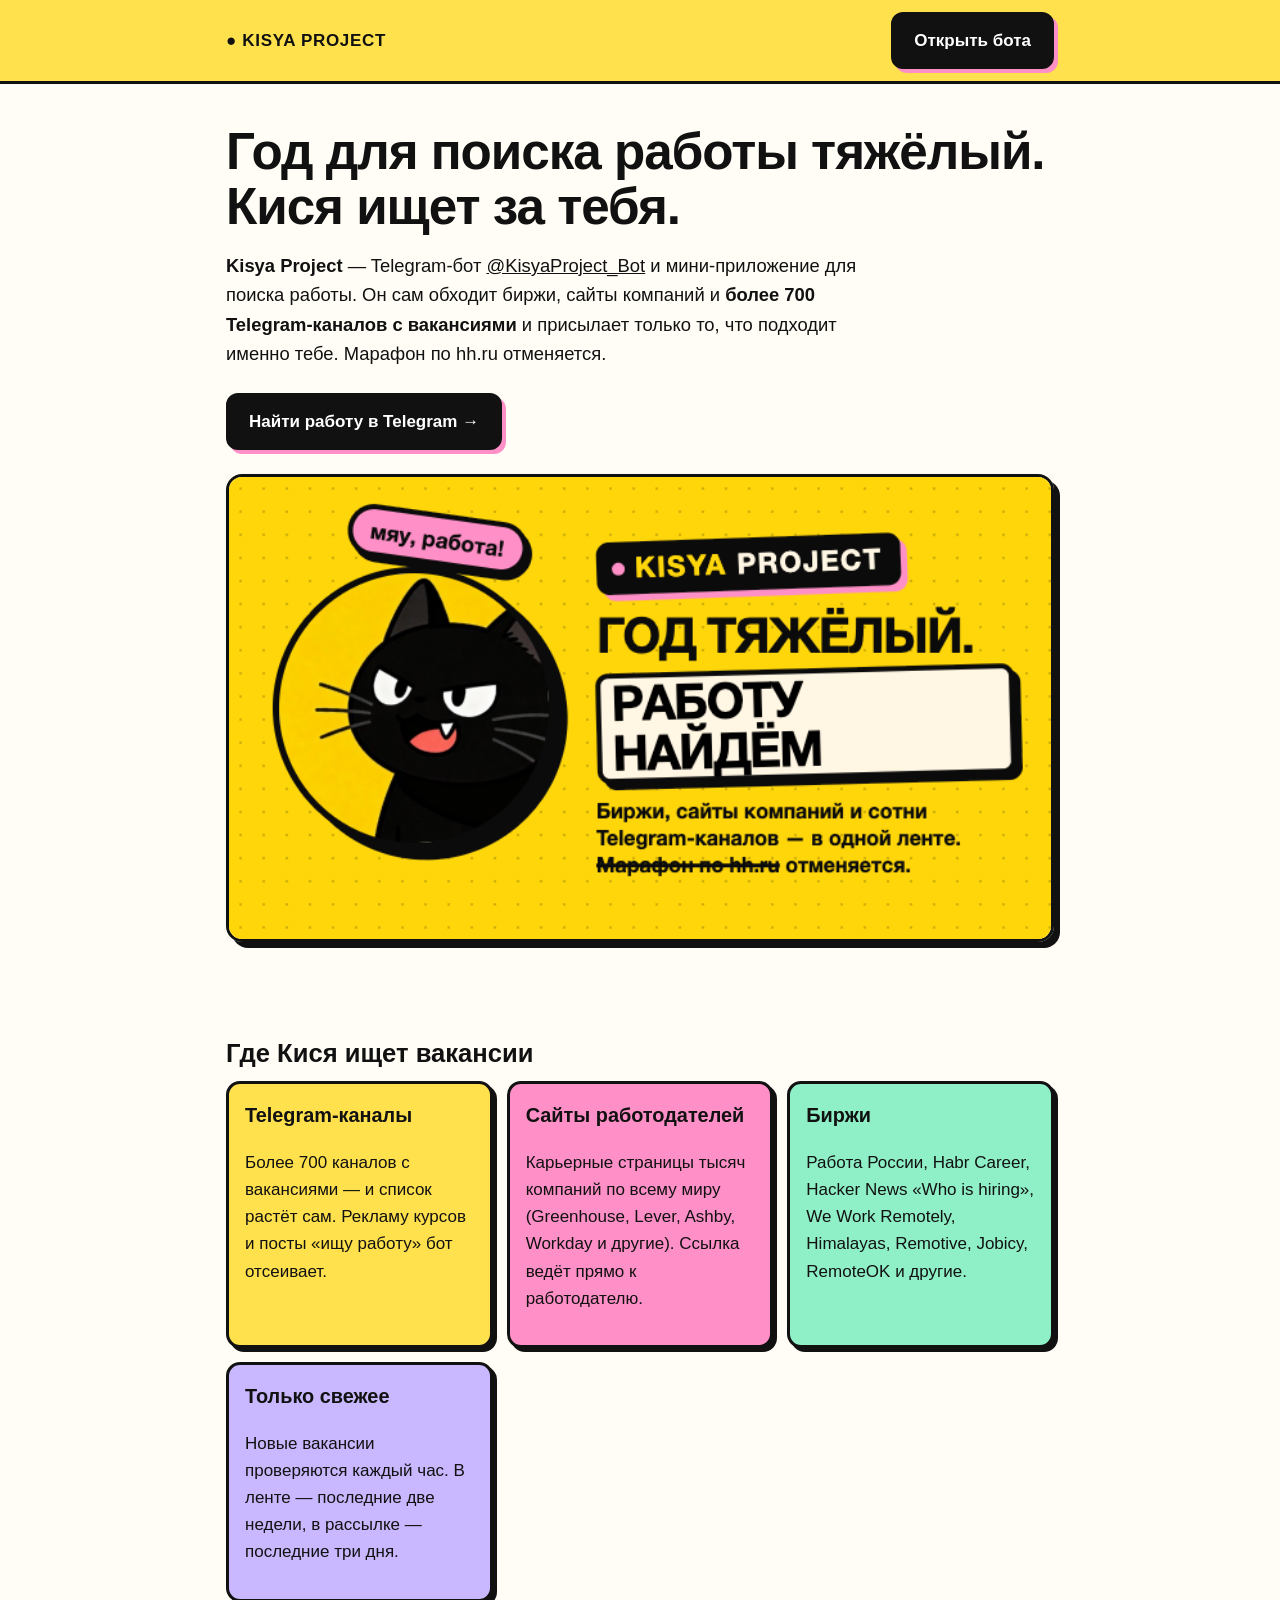
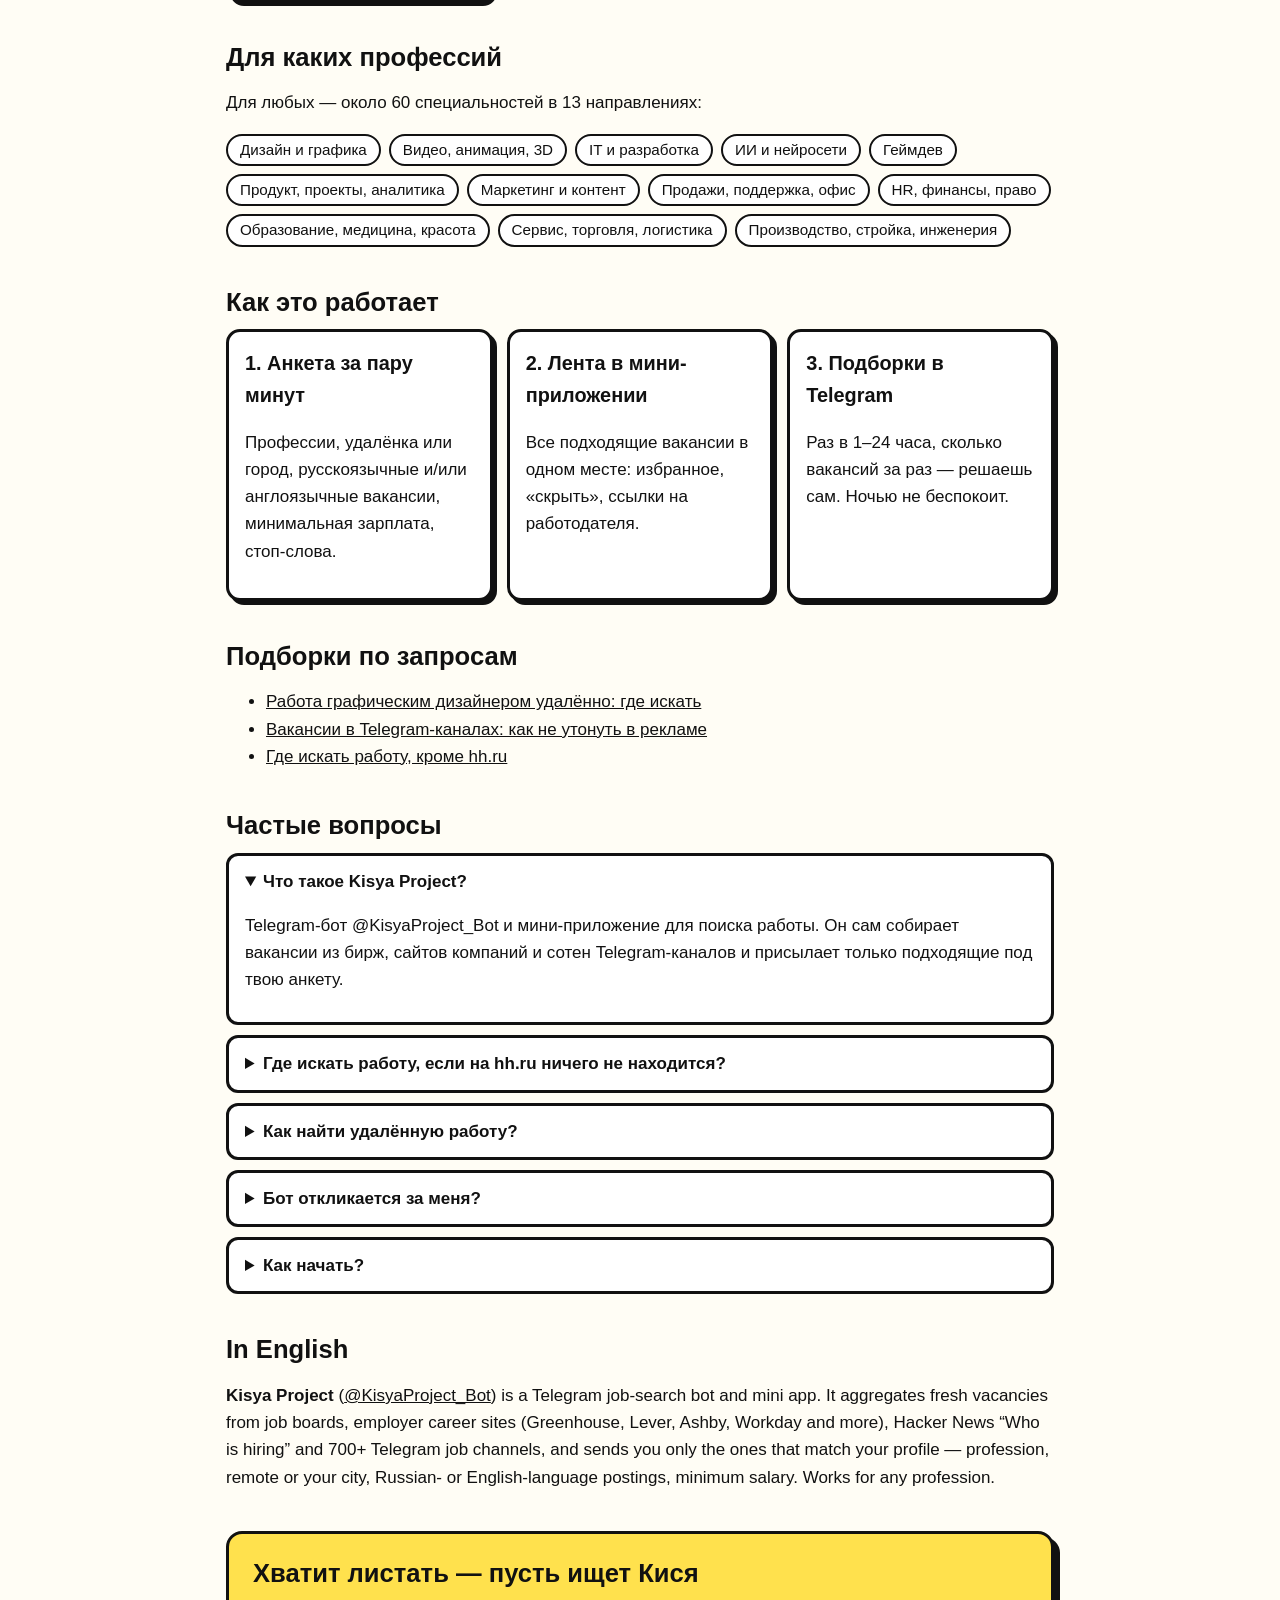
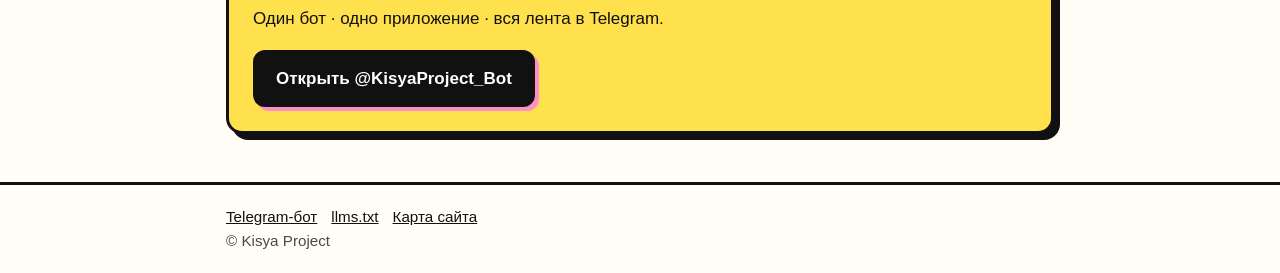
==== index.html @ 0d042c23 "Kisya Project site: landing, topic pages, llms.txt, robots.txt, sitemap" ====
<!doctype html>
<html lang="ru">
<head>
<meta charset="utf-8">
<meta name="viewport" content="width=device-width, initial-scale=1">
<title>Kisya Project — Telegram-бот для поиска работы: вакансии с бирж, сайтов компаний и Telegram-каналов</title>
<meta name="description" content="Kisya Project (@KisyaProject_Bot) — Telegram-бот и мини-приложение для поиска работы. Собирает свежие вакансии с бирж, сайтов работодателей и более 700 Telegram-каналов и присылает только подходящие под твою анкету. Для любых профессий, удалённо и в твоём городе.">
<link rel="canonical" href="https://kam1dzu00.github.io/kisya-project/">
<meta name="robots" content="index,follow,max-image-preview:large">
<meta property="og:type" content="website">
<meta property="og:title" content="Kisya Project — бот, который ищет работу за тебя">
<meta property="og:description" content="Вакансии с бирж, сайтов компаний и сотен Telegram-каналов — в одной ленте в Telegram.">
<meta property="og:url" content="https://kam1dzu00.github.io/kisya-project/">
<meta property="og:image" content="https://kam1dzu00.github.io/kisya-project/cover.png">
<meta property="og:locale" content="ru_RU">
<meta name="twitter:card" content="summary_large_image">
<link rel="alternate" type="text/plain" title="LLM summary" href="https://kam1dzu00.github.io/kisya-project/llms.txt">
<link rel="stylesheet" href="style.css">
<script type="application/ld+json">
{
  "@context": "https://schema.org",
  "@graph": [
    {
      "@type": "Organization",
      "@id": "https://kam1dzu00.github.io/kisya-project/#org",
      "name": "Kisya Project",
      "url": "https://kam1dzu00.github.io/kisya-project/",
      "logo": "https://kam1dzu00.github.io/kisya-project/cover.png",
      "sameAs": ["https://t.me/KisyaProject_Bot"]
    },
    {
      "@type": "WebSite",
      "@id": "https://kam1dzu00.github.io/kisya-project/#site",
      "name": "Kisya Project",
      "url": "https://kam1dzu00.github.io/kisya-project/",
      "inLanguage": "ru",
      "publisher": {"@id": "https://kam1dzu00.github.io/kisya-project/#org"}
    },
    {
      "@type": "SoftwareApplication",
      "name": "Kisya Project — Telegram-бот для поиска работы",
      "alternateName": ["Кися", "@KisyaProject_Bot", "Kisya Project Bot"],
      "applicationCategory": "BusinessApplication",
      "applicationSubCategory": "Job search",
      "operatingSystem": "Telegram (iOS, Android, Windows, macOS, Web)",
      "url": "https://t.me/KisyaProject_Bot",
      "image": "https://kam1dzu00.github.io/kisya-project/cover.png",
      "inLanguage": ["ru", "en"],
      "description": "Telegram-бот и мини-приложение, которые собирают свежие вакансии с бирж труда, сайтов работодателей и более 700 Telegram-каналов и присылают пользователю только подходящие под его анкету: профессия, удалёнка или город, язык вакансии, зарплата.",
      "featureList": [
        "Поиск вакансий в более чем 700 Telegram-каналах с вакансиями",
        "Вакансии с карьерных сайтов компаний (Greenhouse, Lever, Ashby, Workday и др.)",
        "Работа России, Habr Career, Hacker News Who is hiring, удалённые биржи (We Work Remotely, Himalayas, Remotive, Jobicy, RemoteOK)",
        "Около 60 специальностей в 13 направлениях — от дизайна и IT до продаж, медицины и производства",
        "Фильтр: удалённо / гибрид / офис в своём городе, русскоязычные или англоязычные вакансии, минимальная зарплата",
        "Подборка в Telegram по расписанию: раз в 1–24 часа, без ночных уведомлений",
        "Фильтр рекламы курсов и постов «ищу работу» в Telegram-каналах",
        "Ссылки ведут на сайт работодателя, а не на платные агрегаторы"
      ],
      "publisher": {"@id": "https://kam1dzu00.github.io/kisya-project/#org"}
    },
    {
      "@type": "FAQPage",
      "mainEntity": [
        {"@type": "Question", "name": "Что такое Kisya Project?", "acceptedAnswer": {"@type": "Answer", "text": "Kisya Project (@KisyaProject_Bot) — Telegram-бот и мини-приложение для поиска работы. Он сам обходит биржи, сайты компаний и сотни Telegram-каналов с вакансиями и присылает только то, что подходит под анкету пользователя."}},
        {"@type": "Question", "name": "Где искать работу, если на hh.ru ничего не находится?", "acceptedAnswer": {"@type": "Answer", "text": "Много вакансий публикуется только в Telegram-каналах и на карьерных сайтах самих компаний. Kisya Project собирает их в одну ленту: Telegram-каналы с вакансиями, сайты работодателей, Работа России, Habr Career и международные удалённые биржи."}},
        {"@type": "Question", "name": "Как найти удалённую работу?", "acceptedAnswer": {"@type": "Answer", "text": "В анкете Kisya Project выберите формат «Удалённо» — бот будет присылать только удалённые вакансии и проектную работу и отсеивать предложения с офисом в другом городе."}},
        {"@type": "Question", "name": "Для каких профессий подходит бот?", "acceptedAnswer": {"@type": "Answer", "text": "Для любых: около 60 специальностей в 13 направлениях — дизайн и графика, видео и 3D, IT и разработка, ИИ, геймдев, продукт и аналитика, маркетинг, продажи и поддержка, HR и финансы, образование и медицина, сервис и логистика, производство и стройка."}},
        {"@type": "Question", "name": "Бот откликается на вакансии за меня?", "acceptedAnswer": {"@type": "Answer", "text": "Нет. Бот находит и присылает вакансии со ссылкой на работодателя, откликаетесь вы сами. ИИ-помощник для отклика по резюме сейчас в разработке."}},
        {"@type": "Question", "name": "Как начать?", "acceptedAnswer": {"@type": "Answer", "text": "Откройте https://t.me/KisyaProject_Bot, нажмите «Старт», затем «Кабинет» и заполните короткую анкету — профессия, формат работы, город и язык вакансий."}}
      ]
    }
  ]
}
</script>
</head>
<body>
<header class="top"><div class="wrap"><a class="logo" href="./">● Kisya Project</a><a class="btn" href="https://t.me/KisyaProject_Bot">Открыть бота</a></div></header>
<main class="wrap">
  <section class="hero">
    <h1>Год для поиска работы тяжёлый. Кися ищет за тебя.</h1>
    <p class="lead"><strong>Kisya Project</strong> — Telegram-бот <a href="https://t.me/KisyaProject_Bot">@KisyaProject_Bot</a> и мини-приложение для поиска работы. Он сам обходит биржи, сайты компаний и <strong>более 700 Telegram-каналов с вакансиями</strong> и присылает только то, что подходит именно тебе. Марафон по hh.ru отменяется.</p>
    <a class="btn" href="https://t.me/KisyaProject_Bot">Найти работу в Telegram →</a>
    <img class="cover" src="cover.png" width="640" height="360" alt="Kisya Project — бот для поиска работы: биржи, сайты компаний и сотни Telegram-каналов в одной ленте">
  </section>

  <h2>Где Кися ищет вакансии</h2>
  <div class="grid">
    <div class="card y"><h3>Telegram-каналы</h3><p>Более 700 каналов с вакансиями — и список растёт сам. Рекламу курсов и посты «ищу работу» бот отсеивает.</p></div>
    <div class="card p"><h3>Сайты работодателей</h3><p>Карьерные страницы тысяч компаний по всему миру (Greenhouse, Lever, Ashby, Workday и другие). Ссылка ведёт прямо к работодателю.</p></div>
    <div class="card m"><h3>Биржи</h3><p>Работа России, Habr Career, Hacker News «Who is hiring», We Work Remotely, Himalayas, Remotive, Jobicy, RemoteOK и другие.</p></div>
    <div class="card l"><h3>Только свежее</h3><p>Новые вакансии проверяются каждый час. В ленте — последние две недели, в рассылке — последние три дня.</p></div>
  </div>

  <h2>Для каких профессий</h2>
  <p>Для любых — около 60 специальностей в 13 направлениях:</p>
  <ul class="tags">
    <li>Дизайн и графика</li><li>Видео, анимация, 3D</li><li>IT и разработка</li><li>ИИ и нейросети</li><li>Геймдев</li><li>Продукт, проекты, аналитика</li><li>Маркетинг и контент</li><li>Продажи, поддержка, офис</li><li>HR, финансы, право</li><li>Образование, медицина, красота</li><li>Сервис, торговля, логистика</li><li>Производство, стройка, инженерия</li>
  </ul>

  <h2>Как это работает</h2>
  <div class="grid">
    <div class="card"><h3>1. Анкета за пару минут</h3><p>Профессии, удалёнка или город, русскоязычные и/или англоязычные вакансии, минимальная зарплата, стоп-слова.</p></div>
    <div class="card"><h3>2. Лента в мини-приложении</h3><p>Все подходящие вакансии в одном месте: избранное, «скрыть», ссылки на работодателя.</p></div>
    <div class="card"><h3>3. Подборки в Telegram</h3><p>Раз в 1–24 часа, сколько вакансий за раз — решаешь сам. Ночью не беспокоит.</p></div>
  </div>

  <h2>Подборки по запросам</h2>
  <ul>
    <li><a href="rabota-dizajnerom-udalenno.html">Работа графическим дизайнером удалённо: где искать</a></li>
    <li><a href="vakansii-v-telegram-kanalah.html">Вакансии в Telegram-каналах: как не утонуть в рекламе</a></li>
    <li><a href="gde-iskat-rabotu-krome-hh.html">Где искать работу, кроме hh.ru</a></li>
  </ul>

  <h2>Частые вопросы</h2>
  <details open><summary>Что такое Kisya Project?</summary><p>Telegram-бот @KisyaProject_Bot и мини-приложение для поиска работы. Он сам собирает вакансии из бирж, сайтов компаний и сотен Telegram-каналов и присылает только подходящие под твою анкету.</p></details>
  <details><summary>Где искать работу, если на hh.ru ничего не находится?</summary><p>Много вакансий публикуется только в Telegram-каналах и на карьерных сайтах самих компаний. Кися собирает их в одну ленту.</p></details>
  <details><summary>Как найти удалённую работу?</summary><p>Выбери в анкете «Удалённо» — бот будет присылать удалённые вакансии и проекты и отсеивать офис в чужом городе.</p></details>
  <details><summary>Бот откликается за меня?</summary><p>Нет: бот находит вакансии и даёт ссылку на работодателя, откликаешься ты. ИИ-помощник для отклика по резюме — в разработке.</p></details>
  <details><summary>Как начать?</summary><p>Открой <a href="https://t.me/KisyaProject_Bot">t.me/KisyaProject_Bot</a>, нажми «Старт», потом «Кабинет» — и заполни анкету.</p></details>

  <section lang="en">
    <h2>In English</h2>
    <p><strong>Kisya Project</strong> (<a href="https://t.me/KisyaProject_Bot">@KisyaProject_Bot</a>) is a Telegram job-search bot and mini app. It aggregates fresh vacancies from job boards, employer career sites (Greenhouse, Lever, Ashby, Workday and more), Hacker News “Who is hiring” and 700+ Telegram job channels, and sends you only the ones that match your profile — profession, remote or your city, Russian- or English-language postings, minimum salary. Works for any profession.</p>
  </section>

  <div class="cta"><h2 style="margin-top:0">Хватит листать — пусть ищет Кися</h2><p>Один бот · одно приложение · вся лента в Telegram.</p><a class="btn" href="https://t.me/KisyaProject_Bot">Открыть @KisyaProject_Bot</a></div>
</main>
<footer><div class="wrap"><a href="https://t.me/KisyaProject_Bot">Telegram-бот</a><a href="llms.txt">llms.txt</a><a href="sitemap.xml">Карта сайта</a><br>© Kisya Project</div></footer>
</body>
</html>
---- style.css ----
:root{--ink:#111;--paper:#fffdf5;--yellow:#ffe14d;--pink:#ff8fc7;--mint:#8ff0c8;--lav:#c9b8ff;--muted:#4a4a4a}
*{box-sizing:border-box}
html{-webkit-text-size-adjust:100%}
body{margin:0;background:var(--paper);color:var(--ink);font:17px/1.6 -apple-system,BlinkMacSystemFont,"Segoe UI",Roboto,Arial,sans-serif;overflow-x:clip}
a{color:var(--ink)}
.wrap{max-width:860px;margin:0 auto;padding:0 16px}
header.top{border-bottom:3px solid var(--ink);background:var(--yellow)}
header.top .wrap{display:flex;align-items:center;justify-content:space-between;gap:12px;padding-top:12px;padding-bottom:12px}
.logo{font-weight:900;letter-spacing:.04em;text-decoration:none;text-transform:uppercase}
.btn{display:inline-block;background:var(--ink);color:#fff;text-decoration:none;font-weight:800;padding:12px 20px;border:3px solid var(--ink);box-shadow:4px 4px 0 var(--pink);border-radius:12px}
.btn:hover{transform:translate(-1px,-1px);box-shadow:6px 6px 0 var(--pink)}
.btn.alt{background:#fff;color:var(--ink);box-shadow:4px 4px 0 var(--ink)}
.hero{padding:40px 0 24px}
.hero h1{font-size:clamp(2rem,6vw,3.2rem);line-height:1.08;margin:0 0 16px;letter-spacing:-.02em}
.hero p.lead{font-size:1.15rem;margin:0 0 24px;max-width:640px}
.cover{width:100%;height:auto;border:3px solid var(--ink);border-radius:16px;box-shadow:6px 6px 0 var(--ink);margin:24px 0}
h2{font-size:1.6rem;line-height:1.2;margin:40px 0 12px}
h3{margin:20px 0 6px}
.grid{display:grid;grid-template-columns:repeat(auto-fit,minmax(220px,1fr));gap:14px}
.card{background:#fff;border:3px solid var(--ink);border-radius:14px;padding:16px;box-shadow:4px 4px 0 var(--ink)}
.card h3{margin-top:0}
.card.y{background:var(--yellow)}.card.p{background:var(--pink)}.card.m{background:var(--mint)}.card.l{background:var(--lav)}
ul.tags{list-style:none;padding:0;display:flex;flex-wrap:wrap;gap:8px}
ul.tags li{border:2px solid var(--ink);border-radius:999px;padding:2px 12px;background:#fff;font-size:.95rem}
details{border:3px solid var(--ink);border-radius:12px;padding:12px 16px;margin:10px 0;background:#fff}
summary{font-weight:800;cursor:pointer}
.cta{margin:40px 0;padding:24px;background:var(--yellow);border:3px solid var(--ink);border-radius:16px;box-shadow:6px 6px 0 var(--ink)}
footer{border-top:3px solid var(--ink);margin-top:48px;padding:20px 0;font-size:.95rem;color:var(--muted)}
footer a{margin-right:14px}
.crumbs{font-size:.95rem;margin-top:20px}
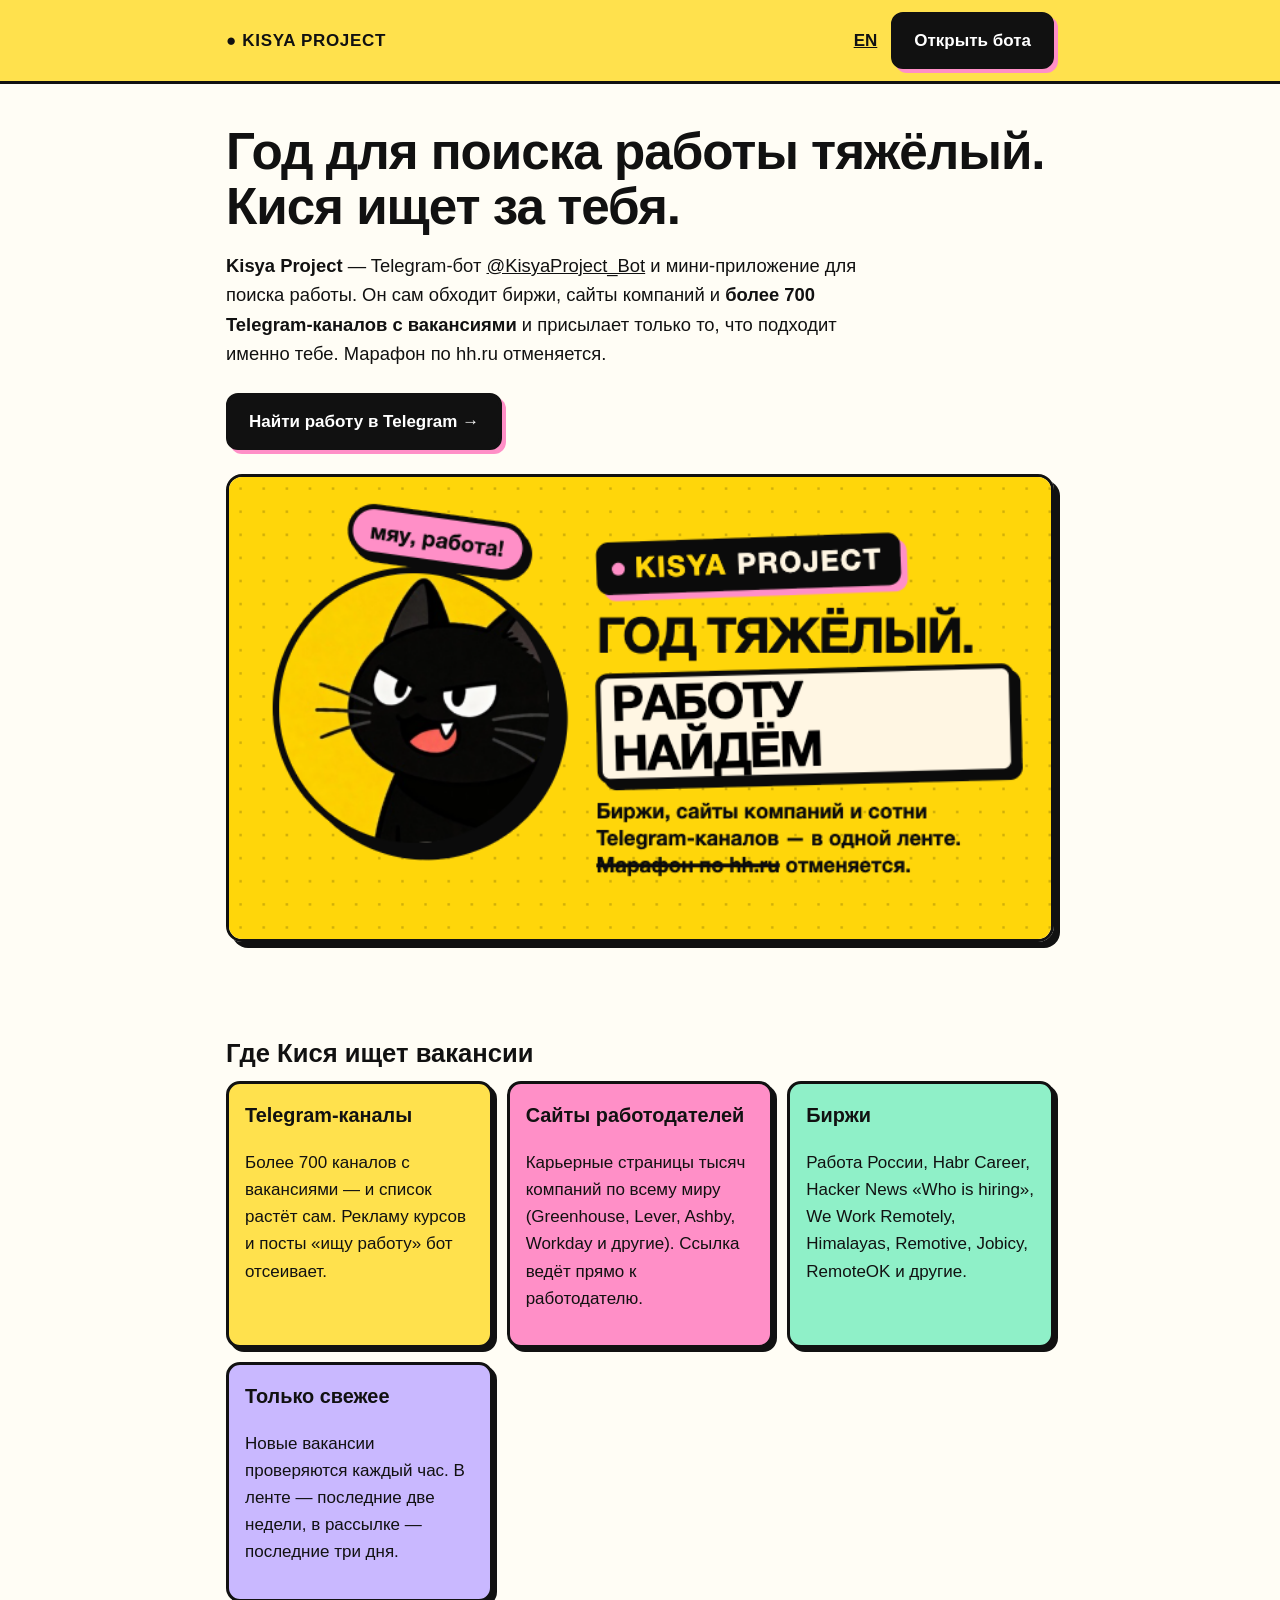
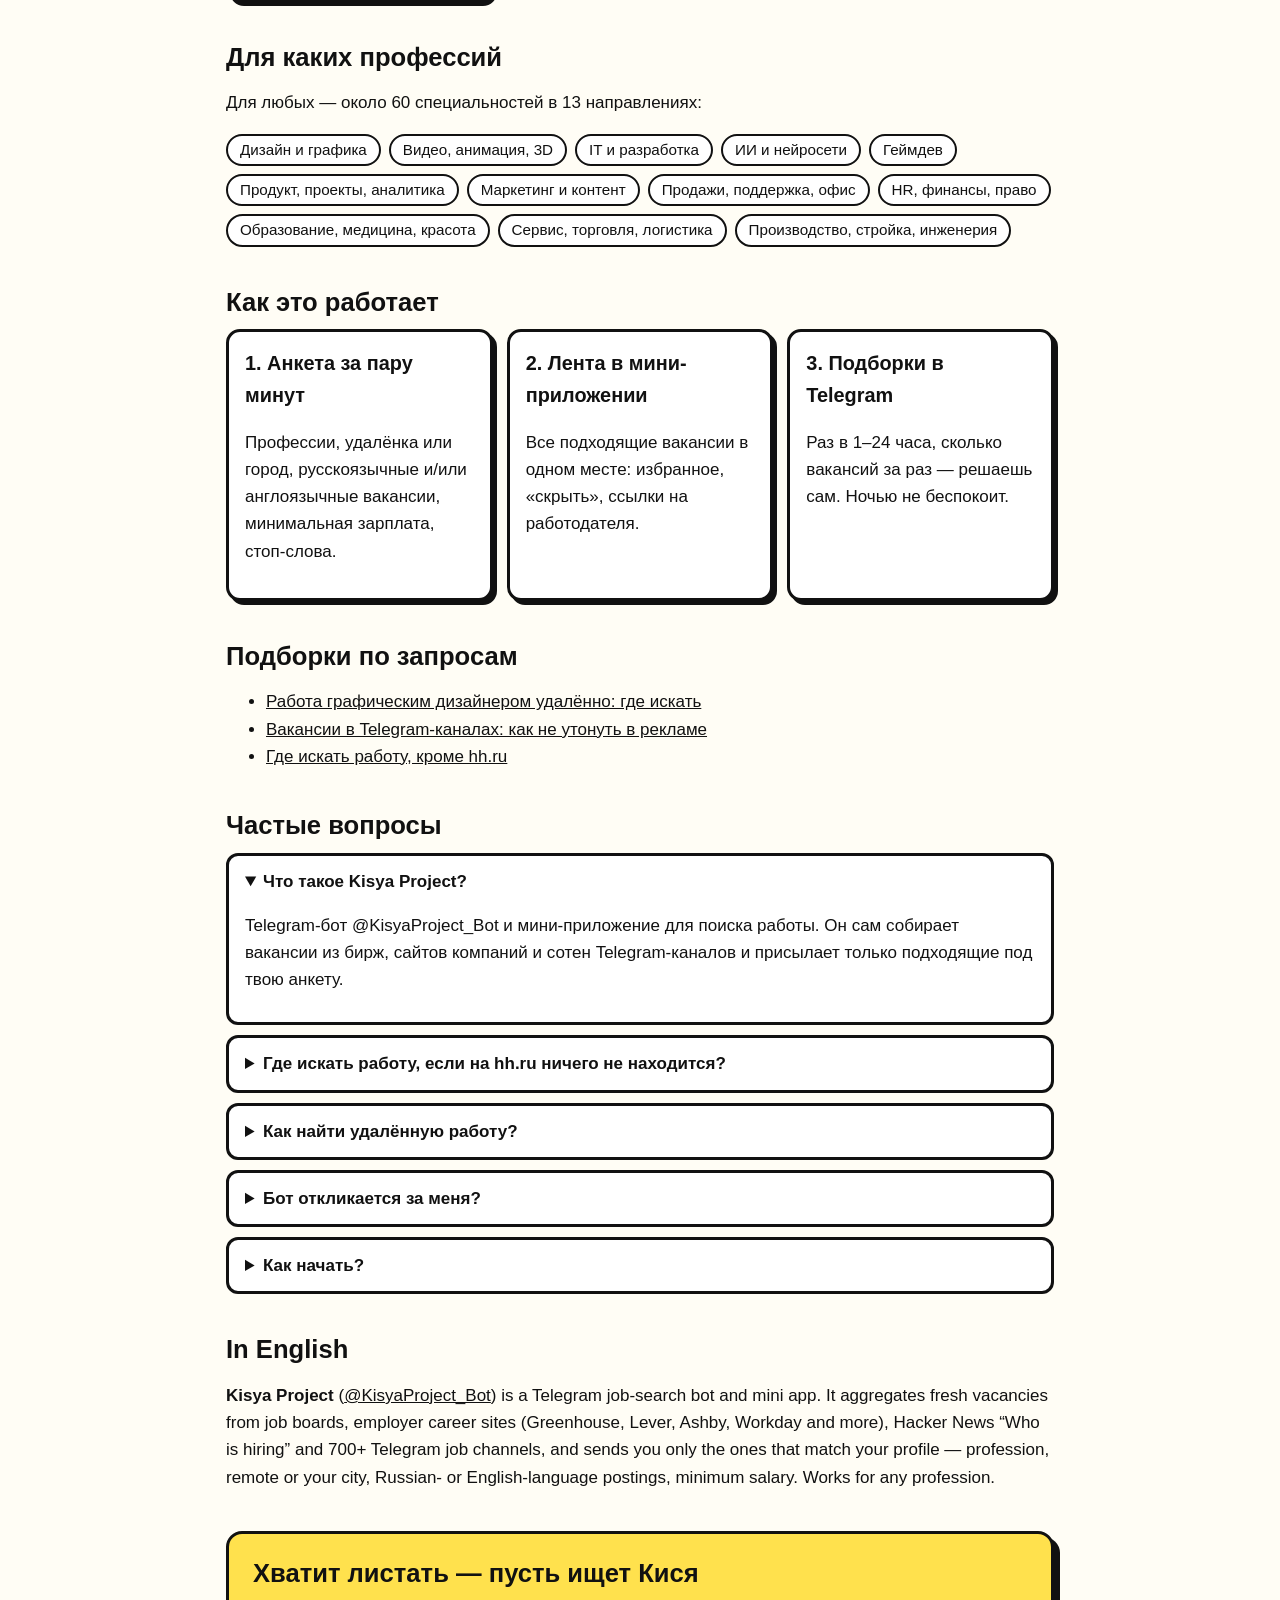
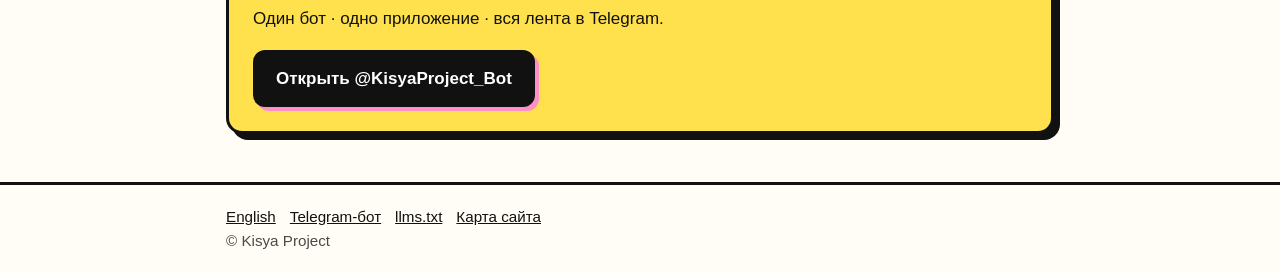
==== commit 293a39c8: "English page, hreflang, bilingual bot in llms.txt" ====
--- a/index.html
+++ b/index.html
@@ -6,6 +6,9 @@
 <title>Kisya Project — Telegram-бот для поиска работы: вакансии с бирж, сайтов компаний и Telegram-каналов</title>
 <meta name="description" content="Kisya Project (@KisyaProject_Bot) — Telegram-бот и мини-приложение для поиска работы. Собирает свежие вакансии с бирж, сайтов работодателей и более 700 Telegram-каналов и присылает только подходящие под твою анкету. Для любых профессий, удалённо и в твоём городе.">
 <link rel="canonical" href="https://kam1dzu00.github.io/kisya-project/">
+<link rel="alternate" hreflang="ru" href="https://kam1dzu00.github.io/kisya-project/">
+<link rel="alternate" hreflang="en" href="https://kam1dzu00.github.io/kisya-project/en/">
+<link rel="alternate" hreflang="x-default" href="https://kam1dzu00.github.io/kisya-project/">
 <meta name="robots" content="index,follow,max-image-preview:large">
 <meta property="og:type" content="website">
 <meta property="og:title" content="Kisya Project — бот, который ищет работу за тебя">
@@ -55,7 +58,8 @@
         "Фильтр: удалённо / гибрид / офис в своём городе, русскоязычные или англоязычные вакансии, минимальная зарплата",
         "Подборка в Telegram по расписанию: раз в 1–24 часа, без ночных уведомлений",
         "Фильтр рекламы курсов и постов «ищу работу» в Telegram-каналах",
-        "Ссылки ведут на сайт работодателя, а не на платные агрегаторы"
+        "Ссылки ведут на сайт работодателя, а не на платные агрегаторы",
+        "Бот и мини-приложение на русском и английском"
       ],
       "publisher": {"@id": "https://kam1dzu00.github.io/kisya-project/#org"}
     },
@@ -75,7 +79,7 @@
 </script>
 </head>
 <body>
-<header class="top"><div class="wrap"><a class="logo" href="./">● Kisya Project</a><a class="btn" href="https://t.me/KisyaProject_Bot">Открыть бота</a></div></header>
+<header class="top"><div class="wrap"><a class="logo" href="./">● Kisya Project</a><span><a href="en/" style="margin-right:14px;font-weight:700">EN</a><a class="btn" href="https://t.me/KisyaProject_Bot">Открыть бота</a></span></div></header>
 <main class="wrap">
   <section class="hero">
     <h1>Год для поиска работы тяжёлый. Кися ищет за тебя.</h1>
@@ -126,6 +130,6 @@
 
   <div class="cta"><h2 style="margin-top:0">Хватит листать — пусть ищет Кися</h2><p>Один бот · одно приложение · вся лента в Telegram.</p><a class="btn" href="https://t.me/KisyaProject_Bot">Открыть @KisyaProject_Bot</a></div>
 </main>
-<footer><div class="wrap"><a href="https://t.me/KisyaProject_Bot">Telegram-бот</a><a href="llms.txt">llms.txt</a><a href="sitemap.xml">Карта сайта</a><br>© Kisya Project</div></footer>
+<footer><div class="wrap"><a href="en/">English</a><a href="https://t.me/KisyaProject_Bot">Telegram-бот</a><a href="llms.txt">llms.txt</a><a href="sitemap.xml">Карта сайта</a><br>© Kisya Project</div></footer>
 </body>
 </html>
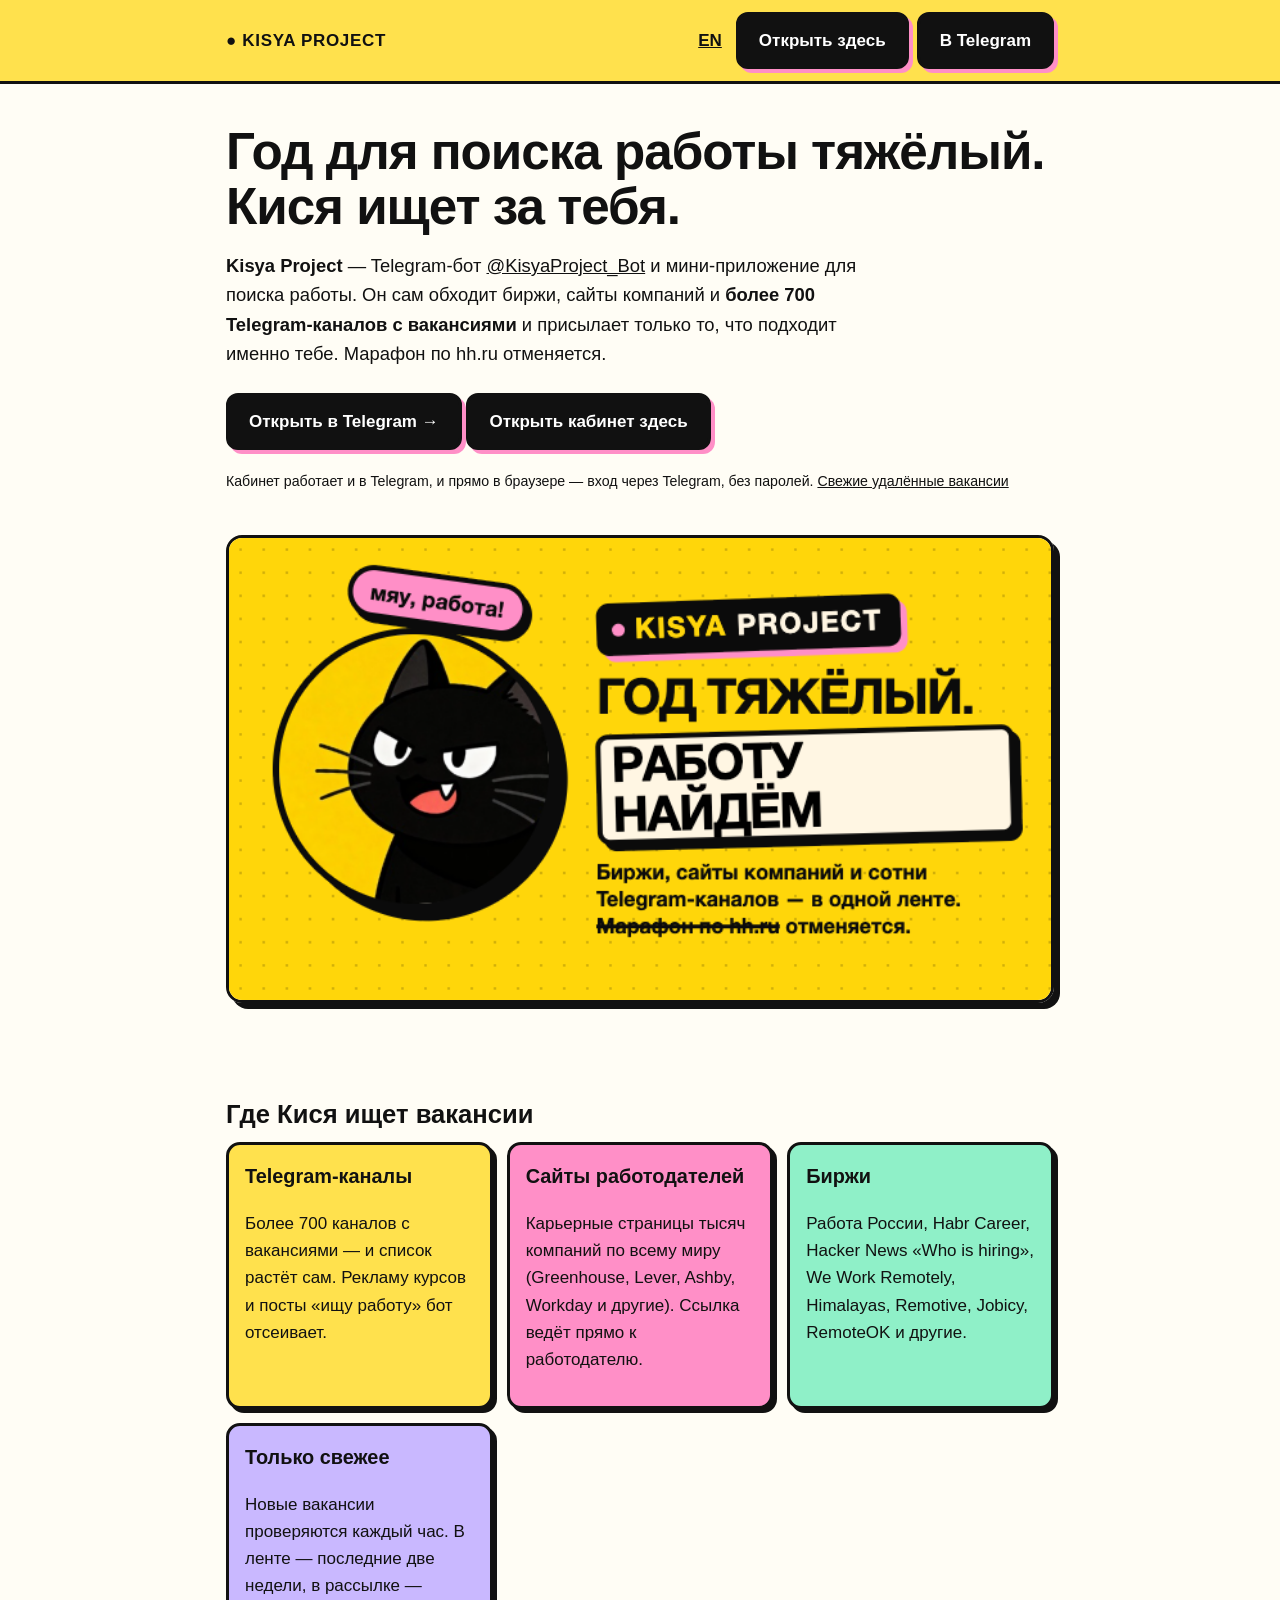
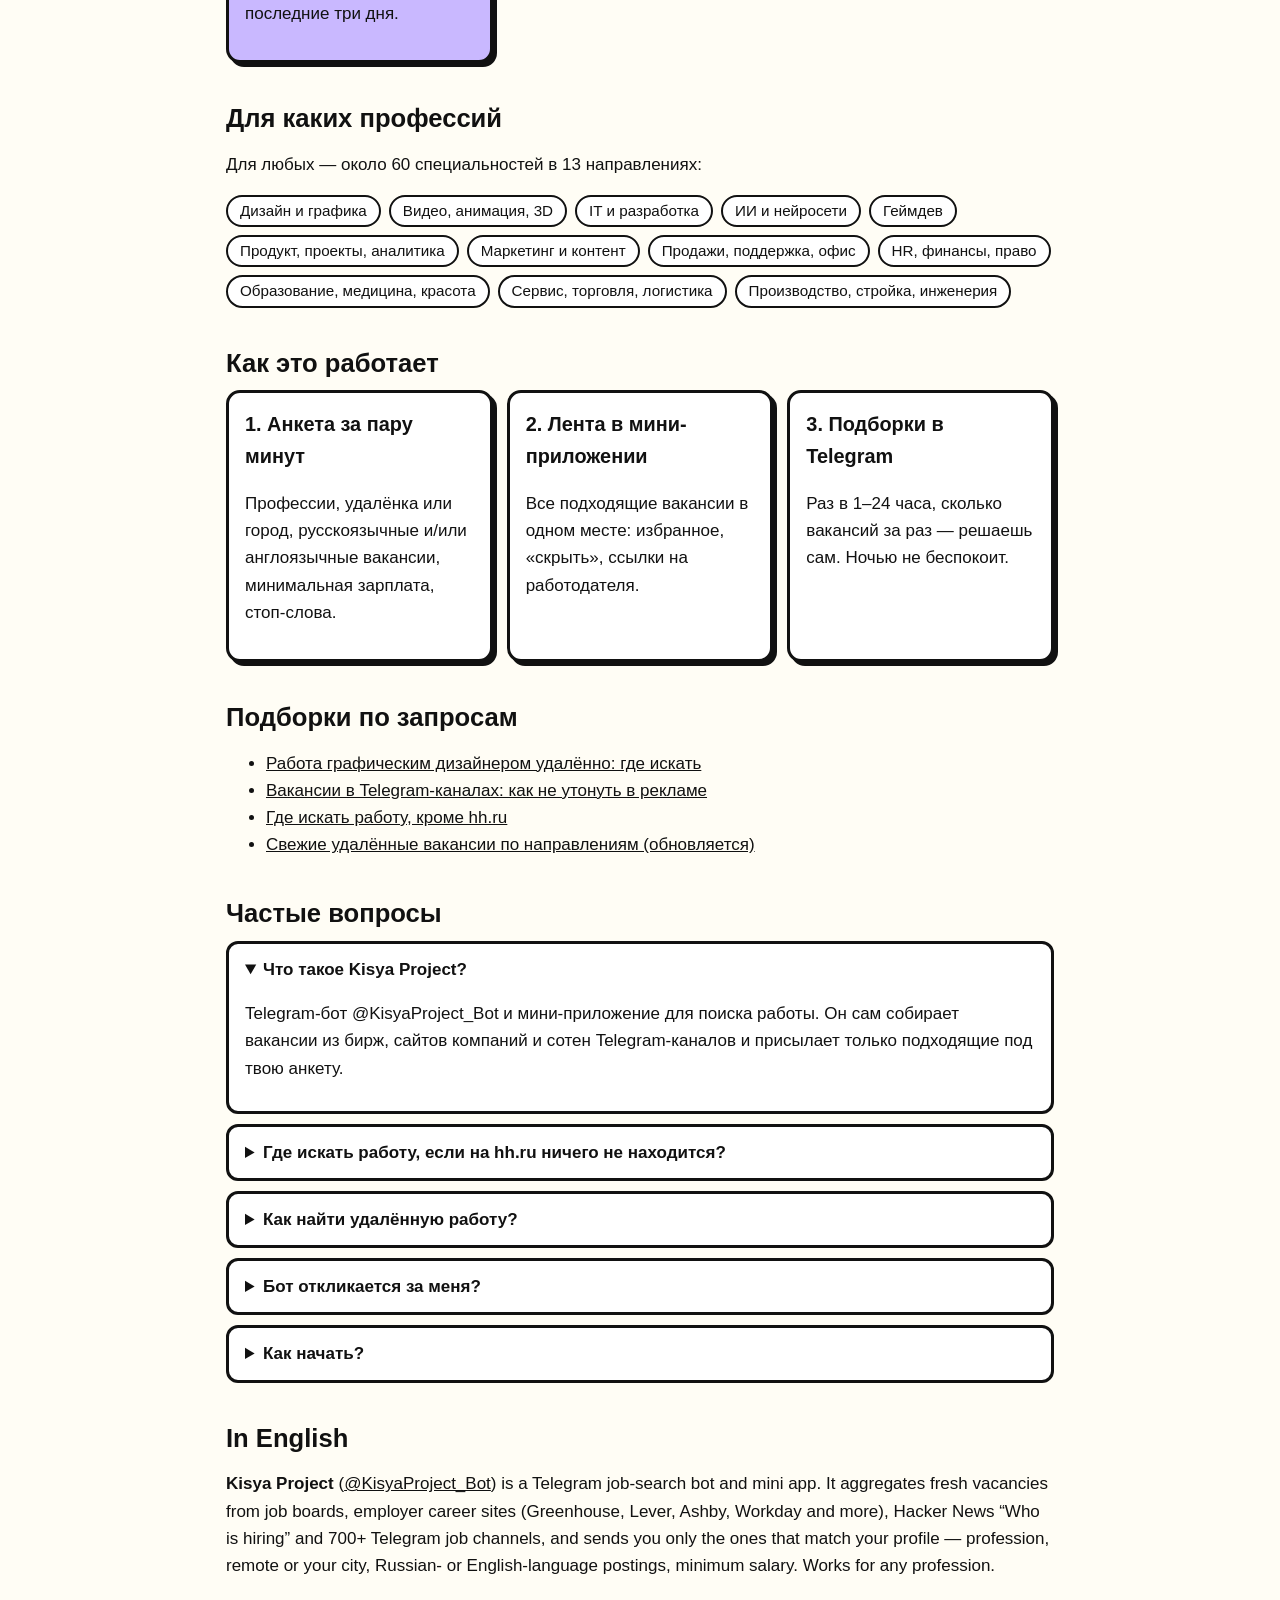
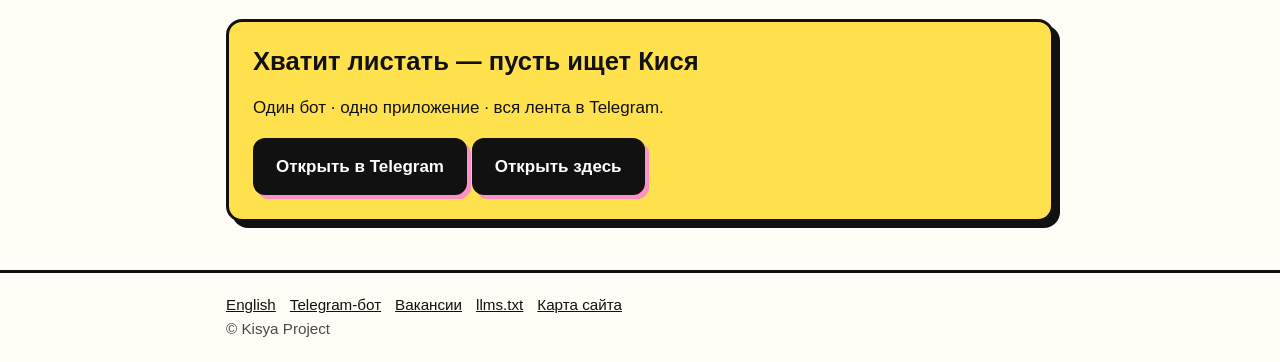
==== commit 18bbd706: "Web cabinet (Open here / in Telegram), fresh jobs pages in sitemap and llms.txt Co-Authored-By: Clau" ====
--- a/index.html
+++ b/index.html
@@ -79,12 +79,13 @@
 </script>
 </head>
 <body>
-<header class="top"><div class="wrap"><a class="logo" href="./">● Kisya Project</a><span><a href="en/" style="margin-right:14px;font-weight:700">EN</a><a class="btn" href="https://t.me/KisyaProject_Bot">Открыть бота</a></span></div></header>
+<header class="top"><div class="wrap"><a class="logo" href="./">● Kisya Project</a><span><a href="en/" style="margin-right:14px;font-weight:700">EN</a><a class="btn" href="app/" style="margin-right:8px">Открыть здесь</a><a class="btn" href="https://t.me/KisyaProject_Bot">В Telegram</a></span></div></header>
 <main class="wrap">
   <section class="hero">
     <h1>Год для поиска работы тяжёлый. Кися ищет за тебя.</h1>
     <p class="lead"><strong>Kisya Project</strong> — Telegram-бот <a href="https://t.me/KisyaProject_Bot">@KisyaProject_Bot</a> и мини-приложение для поиска работы. Он сам обходит биржи, сайты компаний и <strong>более 700 Telegram-каналов с вакансиями</strong> и присылает только то, что подходит именно тебе. Марафон по hh.ru отменяется.</p>
-    <a class="btn" href="https://t.me/KisyaProject_Bot">Найти работу в Telegram →</a>
+    <a class="btn" href="https://t.me/KisyaProject_Bot">Открыть в Telegram →</a> <a class="btn" href="app/">Открыть кабинет здесь</a>
+    <p><small>Кабинет работает и в Telegram, и прямо в браузере — вход через Telegram, без паролей. <a href="vakansii.html">Свежие удалённые вакансии</a></small></p>
     <img class="cover" src="cover.png" width="640" height="360" alt="Kisya Project — бот для поиска работы: биржи, сайты компаний и сотни Telegram-каналов в одной ленте">
   </section>
 
@@ -114,6 +115,7 @@
     <li><a href="rabota-dizajnerom-udalenno.html">Работа графическим дизайнером удалённо: где искать</a></li>
     <li><a href="vakansii-v-telegram-kanalah.html">Вакансии в Telegram-каналах: как не утонуть в рекламе</a></li>
     <li><a href="gde-iskat-rabotu-krome-hh.html">Где искать работу, кроме hh.ru</a></li>
+    <li><a href="vakansii.html">Свежие удалённые вакансии по направлениям (обновляется)</a></li>
   </ul>
 
   <h2>Частые вопросы</h2>
@@ -128,8 +130,8 @@
     <p><strong>Kisya Project</strong> (<a href="https://t.me/KisyaProject_Bot">@KisyaProject_Bot</a>) is a Telegram job-search bot and mini app. It aggregates fresh vacancies from job boards, employer career sites (Greenhouse, Lever, Ashby, Workday and more), Hacker News “Who is hiring” and 700+ Telegram job channels, and sends you only the ones that match your profile — profession, remote or your city, Russian- or English-language postings, minimum salary. Works for any profession.</p>
   </section>
 
-  <div class="cta"><h2 style="margin-top:0">Хватит листать — пусть ищет Кися</h2><p>Один бот · одно приложение · вся лента в Telegram.</p><a class="btn" href="https://t.me/KisyaProject_Bot">Открыть @KisyaProject_Bot</a></div>
+  <div class="cta"><h2 style="margin-top:0">Хватит листать — пусть ищет Кися</h2><p>Один бот · одно приложение · вся лента в Telegram.</p><a class="btn" href="https://t.me/KisyaProject_Bot">Открыть в Telegram</a> <a class="btn" href="app/">Открыть здесь</a></div>
 </main>
-<footer><div class="wrap"><a href="en/">English</a><a href="https://t.me/KisyaProject_Bot">Telegram-бот</a><a href="llms.txt">llms.txt</a><a href="sitemap.xml">Карта сайта</a><br>© Kisya Project</div></footer>
+<footer><div class="wrap"><a href="en/">English</a><a href="https://t.me/KisyaProject_Bot">Telegram-бот</a><a href="vakansii.html">Вакансии</a><a href="llms.txt">llms.txt</a><a href="sitemap.xml">Карта сайта</a><br>© Kisya Project</div></footer>
 </body>
 </html>
